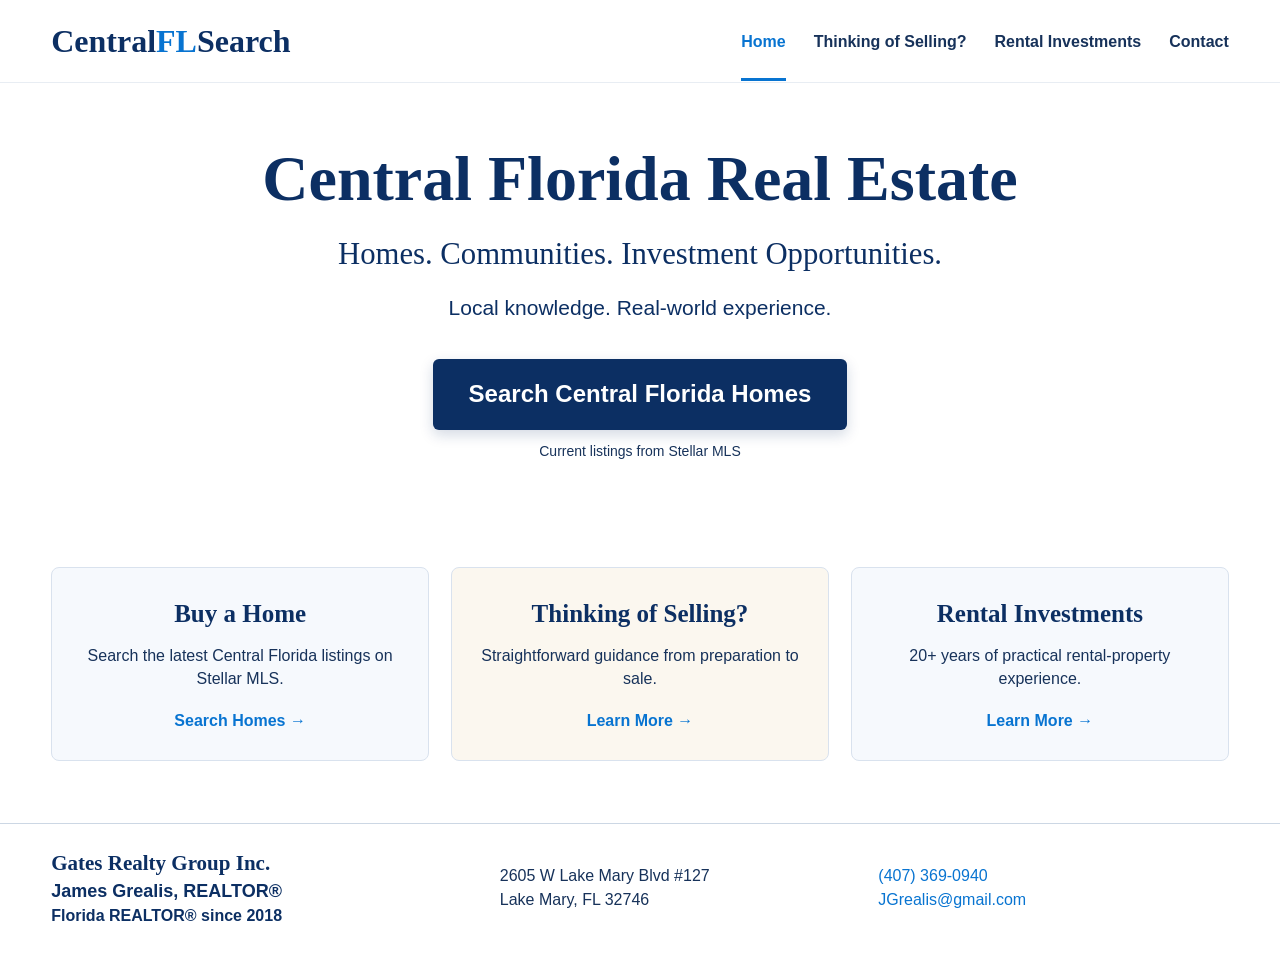
==== index.html @ 982c35e9 "Add files via upload" ====
<!doctype html><html lang="en"><head><meta charset="utf-8"><meta name="viewport" content="width=device-width,initial-scale=1"><title>Central FL Search | James Grealis, REALTOR® | Central Florida</title><meta name="description" content="Central Florida homes, seller guidance and rental property investment experience from James Grealis, REALTOR® with Gates Realty Group Inc."><link rel="stylesheet" href="styles.css"></head><body>
<header class="site-header"><div class="wrap header-row"><a class="brand" href="index.html">Central<span>FL</span>Search</a><button class="menu-btn" aria-label="Menu">☰</button><nav><a class="active" href="index.html">Home</a><a href="selling.html">Thinking of Selling?</a><a href="rentals.html">Rental Investments</a><a href="#contact">Contact</a></nav></div></header>
<main><section class="hero hero-home"><div class="hero-content"><h1>Central Florida Real Estate</h1><p class="lead">Homes. Communities. Investment Opportunities.</p><p class="sub">Local knowledge. Real-world experience.</p><a class="primary-btn" href="https://www.stellarmls.com/homes-for-sale/seminole-county-fl?referrer=261220971" target="_blank" rel="noopener">Search Central Florida Homes</a><div class="source-note">Current listings from Stellar MLS</div></div></section>
<section class="section"><div class="wrap cards"><article class="card"><h2>Buy a Home</h2><p>Search the latest Central Florida listings on Stellar MLS.</p><a class="text-link" href="https://www.stellarmls.com/homes-for-sale/seminole-county-fl?referrer=261220971" target="_blank" rel="noopener">Search Homes →</a></article><article class="card"><h2>Thinking of Selling?</h2><p>Straightforward guidance from preparation to sale.</p><a class="text-link" href="selling.html">Learn More →</a></article><article class="card"><h2>Rental Investments</h2><p>20+ years of practical rental-property experience.</p><a class="text-link" href="rentals.html">Learn More →</a></article></div></section></main>
<footer class="footer contact-section" id="contact"><div class="wrap footer-grid"><div><div class="broker">Gates Realty Group Inc.</div><strong>James Grealis, REALTOR®</strong><br><span class="hold">Florida REALTOR® since 2018</span></div><div>2605 W Lake Mary Blvd #127<br>Lake Mary, FL 32746</div><div><a href="tel:+14073690940">(407) 369-0940</a><br><a href="mailto:JGrealis@gmail.com">JGrealis@gmail.com</a></div></div></footer><script src="script.js"></script></body></html>
---- styles.css ----
:root{--navy:#0c2f63;--blue:#0874d1;--gold:#b78618;--green:#2e6b31;--ink:#17325a;--pale:#f5f8fc;--line:#d9e2ee;--cream:#fbf7ef}*{box-sizing:border-box}html{scroll-behavior:smooth}body{margin:0;font-family:Arial,Helvetica,sans-serif;color:var(--ink);background:#fff;line-height:1.45}a{color:inherit}.wrap{width:min(1240px,92vw);margin:auto}.site-header{background:#fff;border-bottom:1px solid #e8edf3;position:sticky;top:0;z-index:20}.header-row{min-height:82px;display:flex;align-items:center;justify-content:space-between;gap:30px}.brand{text-decoration:none;color:var(--navy);font-family:Georgia,serif;font-size:32px;font-weight:700;white-space:nowrap}.brand span{color:var(--blue)}nav{display:flex;gap:28px;align-items:center}nav a{text-decoration:none;font-weight:600;padding:29px 0 24px;border-bottom:3px solid transparent}nav a:hover,nav a.active{color:var(--blue);border-color:var(--blue)}.hero{min-height:440px;background-size:cover;background-position:center;display:grid;place-items:center;text-align:center;position:relative}.hero:before{content:"";position:absolute;inset:0;background:rgba(255,255,255,.73)}.hero-content{position:relative;z-index:1;width:min(940px,90vw);padding:55px 20px}.hero h1{font-family:Georgia,serif;color:var(--navy);font-size:clamp(42px,5vw,68px);line-height:1.05;margin:0 0 20px}.hero .lead{font-family:Georgia,serif;font-size:clamp(22px,2.4vw,31px);color:var(--navy);margin:0 auto 16px}.hero .sub{font-size:21px;color:var(--navy);margin:12px auto}.hero-home{background-image:url('assets/home-hero.jpg')}.hero-selling{background-image:url('assets/selling-hero.jpg');background-position:center 48%}.hero-rental{background-image:url('assets/rental-hero.jpg');background-position:center 48%}.primary-btn{display:inline-block;margin-top:24px;background:var(--navy);color:white;text-decoration:none;font-size:24px;font-weight:700;padding:18px 36px;border-radius:6px;box-shadow:0 5px 14px rgba(12,47,99,.18)}.primary-btn:hover{background:#164780}.source-note{font-size:14px;margin-top:11px}.section{padding:44px 0}.cards{display:grid;grid-template-columns:repeat(3,1fr);gap:22px}.cards.four{grid-template-columns:repeat(4,1fr)}.cards.five{grid-template-columns:repeat(5,1fr)}.card{border:1px solid var(--line);border-radius:8px;padding:28px 24px;background:#f6f9fd;text-align:center}.card:nth-child(even){background:var(--cream)}.card h2,.card h3{font-family:Georgia,serif;color:var(--navy);margin:0 0 12px}.card h2{font-size:25px}.card h3{font-size:21px}.card p{margin:0}.text-link{display:inline-block;margin-top:18px;color:var(--blue);font-weight:700;text-decoration:none}.investment-note{background:#f5f8fc;border-left:5px solid var(--gold);padding:22px 26px;margin:0 auto 28px;max-width:1040px}.investment-note h2{font-family:Georgia,serif;color:var(--navy);margin:0 0 8px}.cta{background:#edf5fd;border:1px solid #dbe8f6;border-radius:8px;padding:25px 34px;display:flex;align-items:center;justify-content:space-between;gap:30px}.cta h2{font-family:Georgia,serif;color:var(--navy);font-size:30px;margin:0 0 4px}.cta p{margin:0}.contact-links{display:flex;gap:28px;flex-wrap:wrap;font-size:18px;font-weight:700}.contact-links a{color:var(--navy);text-decoration:none}.footer{margin-top:18px;border-top:1px solid #ccd7e4;padding:24px 0 30px;background:#fff}.footer-grid{display:grid;grid-template-columns:1.2fr 1fr 1fr;gap:28px;align-items:center}.footer strong{color:var(--navy);font-size:18px}.footer .broker{font-size:21px;font-family:Georgia,serif;color:var(--navy);font-weight:700}.footer a{color:var(--blue);text-decoration:none}.contact-section{scroll-margin-top:95px}.fine{font-size:14px}.hold{color:var(--navy);font-weight:700}.menu-btn{display:none;background:none;border:1px solid var(--line);font-size:24px;border-radius:5px;padding:6px 10px}@media(max-width:980px){.cards.five{grid-template-columns:repeat(2,1fr)}.cards.four{grid-template-columns:repeat(2,1fr)}.header-row{min-height:70px}.menu-btn{display:block}nav{display:none;position:absolute;left:0;right:0;top:70px;background:#fff;padding:12px 4vw 22px;box-shadow:0 8px 14px rgba(0,0,0,.08);flex-direction:column;align-items:flex-start;gap:0}nav.open{display:flex}nav a{padding:12px 0}.brand{font-size:26px}.hero{min-height:400px}.footer-grid{grid-template-columns:1fr 1fr}}@media(max-width:680px){.cards,.cards.four,.cards.five{grid-template-columns:1fr}.cta{align-items:flex-start;flex-direction:column}.footer-grid{grid-template-columns:1fr}.hero h1{font-size:42px}.hero .lead{font-size:23px}.primary-btn{font-size:20px;padding:16px 22px}.section{padding:30px 0}}
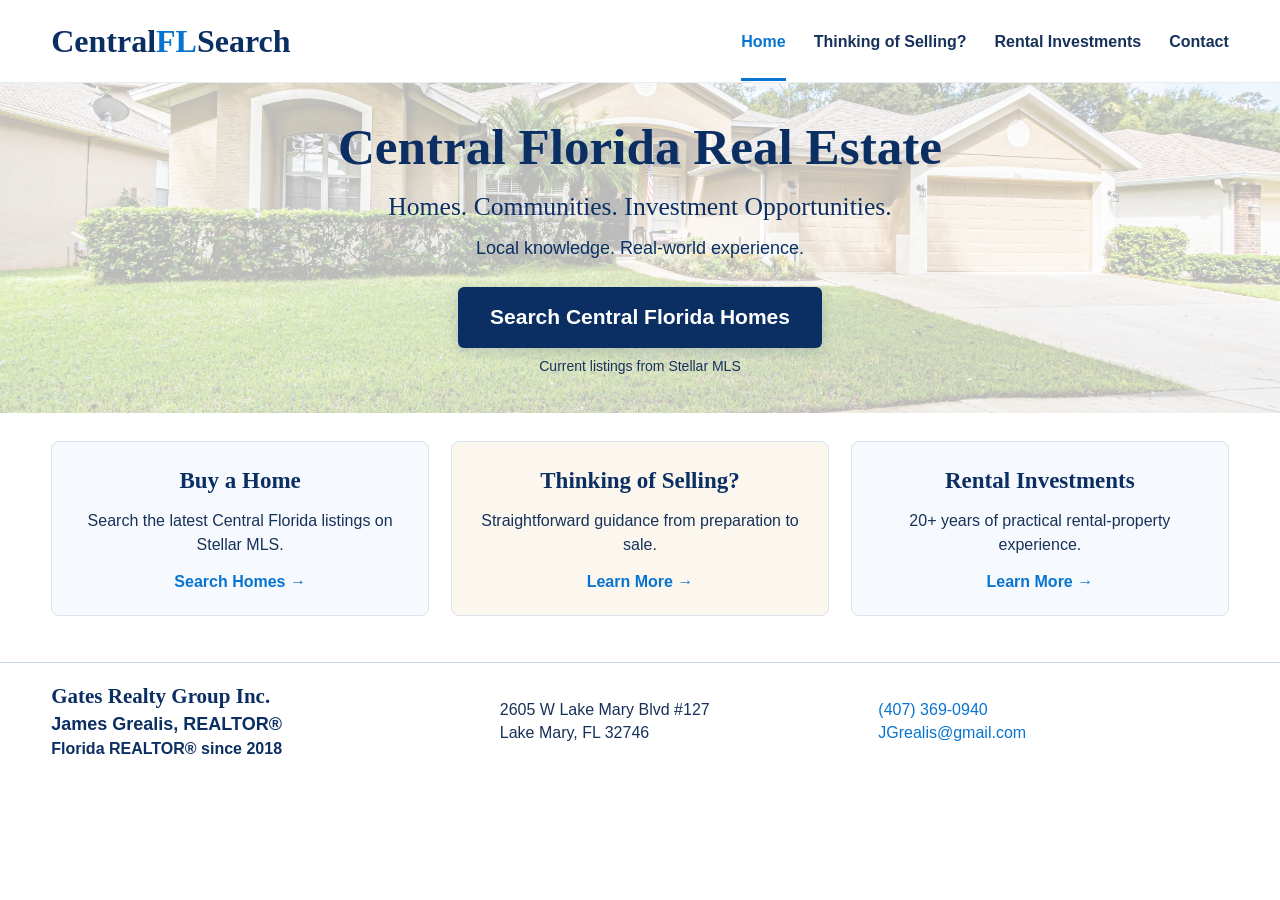
==== commit 63fc9795: "Refactor main section and update links in index.html" ====
--- a/index.html
+++ b/index.html
@@ -1,5 +1,5 @@
 <!doctype html><html lang="en"><head><meta charset="utf-8"><meta name="viewport" content="width=device-width,initial-scale=1"><title>Central FL Search | James Grealis, REALTOR® | Central Florida</title><meta name="description" content="Central Florida homes, seller guidance and rental property investment experience from James Grealis, REALTOR® with Gates Realty Group Inc."><link rel="stylesheet" href="styles.css"></head><body>
 <header class="site-header"><div class="wrap header-row"><a class="brand" href="index.html">Central<span>FL</span>Search</a><button class="menu-btn" aria-label="Menu">☰</button><nav><a class="active" href="index.html">Home</a><a href="selling.html">Thinking of Selling?</a><a href="rentals.html">Rental Investments</a><a href="#contact">Contact</a></nav></div></header>
-<main><section class="hero hero-home"><div class="hero-content"><h1>Central Florida Real Estate</h1><p class="lead">Homes. Communities. Investment Opportunities.</p><p class="sub">Local knowledge. Real-world experience.</p><a class="primary-btn" href="https://www.stellarmls.com/homes-for-sale/seminole-county-fl?referrer=261220971" target="_blank" rel="noopener">Search Central Florida Homes</a><div class="source-note">Current listings from Stellar MLS</div></div></section>
-<section class="section"><div class="wrap cards"><article class="card"><h2>Buy a Home</h2><p>Search the latest Central Florida listings on Stellar MLS.</p><a class="text-link" href="https://www.stellarmls.com/homes-for-sale/seminole-county-fl?referrer=261220971" target="_blank" rel="noopener">Search Homes →</a></article><article class="card"><h2>Thinking of Selling?</h2><p>Straightforward guidance from preparation to sale.</p><a class="text-link" href="selling.html">Learn More →</a></article><article class="card"><h2>Rental Investments</h2><p>20+ years of practical rental-property experience.</p><a class="text-link" href="rentals.html">Learn More →</a></article></div></section></main>
+<main><section class="hero hero-home"><div class="hero-content"><h1>Central Florida Real Estate</h1><p class="lead">Homes. Communities. Investment Opportunities.</p><p class="sub">Local knowledge. Real-world experience.</p><a class="primary-btn" href="https://www.stellarmls.com/homes-for-sale/seminole-county-fl" target="_blank" rel="noopener">Search Central Florida Homes</a><div class="source-note">Current listings from Stellar MLS</div></div></section>
+<section class="section"><div class="wrap cards"><article class="card"><h2>Buy a Home</h2><p>Search the latest Central Florida listings on Stellar MLS.</p><a class="text-link" href="https://www.stellarmls.com/homes-for-sale/seminole-county-fl" target="_blank" rel="noopener">Search Homes →</a></article><article class="card"><h2>Thinking of Selling?</h2><p>Straightforward guidance from preparation to sale.</p><a class="text-link" href="selling.html">Learn More →</a></article><article class="card"><h2>Rental Investments</h2><p>20+ years of practical rental-property experience.</p><a class="text-link" href="rentals.html">Learn More →</a></article></div></section></main>
 <footer class="footer contact-section" id="contact"><div class="wrap footer-grid"><div><div class="broker">Gates Realty Group Inc.</div><strong>James Grealis, REALTOR®</strong><br><span class="hold">Florida REALTOR® since 2018</span></div><div>2605 W Lake Mary Blvd #127<br>Lake Mary, FL 32746</div><div><a href="tel:+14073690940">(407) 369-0940</a><br><a href="mailto:JGrealis@gmail.com">JGrealis@gmail.com</a></div></div></footer><script src="script.js"></script></body></html>
--- a/styles.css
+++ b/styles.css
@@ -1 +1,27 @@
-:root{--navy:#0c2f63;--blue:#0874d1;--gold:#b78618;--green:#2e6b31;--ink:#17325a;--pale:#f5f8fc;--line:#d9e2ee;--cream:#fbf7ef}*{box-sizing:border-box}html{scroll-behavior:smooth}body{margin:0;font-family:Arial,Helvetica,sans-serif;color:var(--ink);background:#fff;line-height:1.45}a{color:inherit}.wrap{width:min(1240px,92vw);margin:auto}.site-header{background:#fff;border-bottom:1px solid #e8edf3;position:sticky;top:0;z-index:20}.header-row{min-height:82px;display:flex;align-items:center;justify-content:space-between;gap:30px}.brand{text-decoration:none;color:var(--navy);font-family:Georgia,serif;font-size:32px;font-weight:700;white-space:nowrap}.brand span{color:var(--blue)}nav{display:flex;gap:28px;align-items:center}nav a{text-decoration:none;font-weight:600;padding:29px 0 24px;border-bottom:3px solid transparent}nav a:hover,nav a.active{color:var(--blue);border-color:var(--blue)}.hero{min-height:440px;background-size:cover;background-position:center;display:grid;place-items:center;text-align:center;position:relative}.hero:before{content:"";position:absolute;inset:0;background:rgba(255,255,255,.73)}.hero-content{position:relative;z-index:1;width:min(940px,90vw);padding:55px 20px}.hero h1{font-family:Georgia,serif;color:var(--navy);font-size:clamp(42px,5vw,68px);line-height:1.05;margin:0 0 20px}.hero .lead{font-family:Georgia,serif;font-size:clamp(22px,2.4vw,31px);color:var(--navy);margin:0 auto 16px}.hero .sub{font-size:21px;color:var(--navy);margin:12px auto}.hero-home{background-image:url('assets/home-hero.jpg')}.hero-selling{background-image:url('assets/selling-hero.jpg');background-position:center 48%}.hero-rental{background-image:url('assets/rental-hero.jpg');background-position:center 48%}.primary-btn{display:inline-block;margin-top:24px;background:var(--navy);color:white;text-decoration:none;font-size:24px;font-weight:700;padding:18px 36px;border-radius:6px;box-shadow:0 5px 14px rgba(12,47,99,.18)}.primary-btn:hover{background:#164780}.source-note{font-size:14px;margin-top:11px}.section{padding:44px 0}.cards{display:grid;grid-template-columns:repeat(3,1fr);gap:22px}.cards.four{grid-template-columns:repeat(4,1fr)}.cards.five{grid-template-columns:repeat(5,1fr)}.card{border:1px solid var(--line);border-radius:8px;padding:28px 24px;background:#f6f9fd;text-align:center}.card:nth-child(even){background:var(--cream)}.card h2,.card h3{font-family:Georgia,serif;color:var(--navy);margin:0 0 12px}.card h2{font-size:25px}.card h3{font-size:21px}.card p{margin:0}.text-link{display:inline-block;margin-top:18px;color:var(--blue);font-weight:700;text-decoration:none}.investment-note{background:#f5f8fc;border-left:5px solid var(--gold);padding:22px 26px;margin:0 auto 28px;max-width:1040px}.investment-note h2{font-family:Georgia,serif;color:var(--navy);margin:0 0 8px}.cta{background:#edf5fd;border:1px solid #dbe8f6;border-radius:8px;padding:25px 34px;display:flex;align-items:center;justify-content:space-between;gap:30px}.cta h2{font-family:Georgia,serif;color:var(--navy);font-size:30px;margin:0 0 4px}.cta p{margin:0}.contact-links{display:flex;gap:28px;flex-wrap:wrap;font-size:18px;font-weight:700}.contact-links a{color:var(--navy);text-decoration:none}.footer{margin-top:18px;border-top:1px solid #ccd7e4;padding:24px 0 30px;background:#fff}.footer-grid{display:grid;grid-template-columns:1.2fr 1fr 1fr;gap:28px;align-items:center}.footer strong{color:var(--navy);font-size:18px}.footer .broker{font-size:21px;font-family:Georgia,serif;color:var(--navy);font-weight:700}.footer a{color:var(--blue);text-decoration:none}.contact-section{scroll-margin-top:95px}.fine{font-size:14px}.hold{color:var(--navy);font-weight:700}.menu-btn{display:none;background:none;border:1px solid var(--line);font-size:24px;border-radius:5px;padding:6px 10px}@media(max-width:980px){.cards.five{grid-template-columns:repeat(2,1fr)}.cards.four{grid-template-columns:repeat(2,1fr)}.header-row{min-height:70px}.menu-btn{display:block}nav{display:none;position:absolute;left:0;right:0;top:70px;background:#fff;padding:12px 4vw 22px;box-shadow:0 8px 14px rgba(0,0,0,.08);flex-direction:column;align-items:flex-start;gap:0}nav.open{display:flex}nav a{padding:12px 0}.brand{font-size:26px}.hero{min-height:400px}.footer-grid{grid-template-columns:1fr 1fr}}@media(max-width:680px){.cards,.cards.four,.cards.five{grid-template-columns:1fr}.cta{align-items:flex-start;flex-direction:column}.footer-grid{grid-template-columns:1fr}.hero h1{font-size:42px}.hero .lead{font-size:23px}.primary-btn{font-size:20px;padding:16px 22px}.section{padding:30px 0}}
+:root{--navy:#0c2f63;--blue:#0874d1;--gold:#b78618;--green:#2e6b31;--ink:#17325a;--pale:#f5f8fc;--line:#d9e2ee;--cream:#fbf7ef}*{box-sizing:border-box}html{scroll-behavior:smooth}body{margin:0;font-family:Arial,Helvetica,sans-serif;color:var(--ink);background:#fff;line-height:1.45}a{color:inherit}.wrap{width:min(1240px,92vw);margin:auto}.site-header{background:#fff;border-bottom:1px solid #e8edf3;position:sticky;top:0;z-index:20}.header-row{min-height:82px;display:flex;align-items:center;justify-content:space-between;gap:30px}.brand{text-decoration:none;color:var(--navy);font-family:Georgia,serif;font-size:32px;font-weight:700;white-space:nowrap}.brand span{color:var(--blue)}nav{display:flex;gap:28px;align-items:center}nav a{text-decoration:none;font-weight:600;padding:29px 0 24px;border-bottom:3px solid transparent}nav a:hover,nav a.active{color:var(--blue);border-color:var(--blue)}.hero{min-height:330px;background-size:cover;background-position:center;display:grid;place-items:center;text-align:center;position:relative}.hero:before{content:"";position:absolute;inset:0;background:rgba(255,255,255,.73)}.hero-content{position:relative;z-index:1;width:min(940px,90vw);padding:34px 20px}.hero h1{font-family:Georgia,serif;color:var(--navy);font-size:clamp(38px,4vw,56px);line-height:1.05;margin:0 0 14px}.hero .lead{font-family:Georgia,serif;font-size:clamp(20px,2vw,27px);color:var(--navy);margin:0 auto 10px}.hero .sub{font-size:18px;color:var(--navy);margin:8px auto}.hero-home{background-image:url('home-hero.jpg')}.hero-selling{background-image:url('selling-hero.jpg');background-position:center 48%}.hero-rental{background-image:url('rental-hero.jpg');background-position:center 48%}.primary-btn{display:inline-block;margin-top:18px;background:var(--navy);color:white;text-decoration:none;font-size:21px;font-weight:700;padding:15px 32px;border-radius:6px;box-shadow:0 5px 14px rgba(12,47,99,.18)}.primary-btn:hover{background:#164780}.source-note{font-size:14px;margin-top:8px}.section{padding:28px 0}.cards{display:grid;grid-template-columns:repeat(3,1fr);gap:22px}.cards.four{grid-template-columns:repeat(4,1fr)}.cards.five{grid-template-columns:repeat(5,1fr)}.card{border:1px solid var(--line);border-radius:8px;padding:22px 20px;background:#f6f9fd;text-align:center}.card:nth-child(even){background:var(--cream)}.card h2,.card h3{font-family:Georgia,serif;color:var(--navy);margin:0 0 12px}.card h2{font-size:23px}.card h3{font-size:20px}.card p{margin:0}.text-link{display:inline-block;margin-top:14px;color:var(--blue);font-weight:700;text-decoration:none}.investment-note{background:#f5f8fc;border-left:5px solid var(--gold);padding:22px 26px;margin:0 auto 28px;max-width:1040px}.investment-note h2{font-family:Georgia,serif;color:var(--navy);margin:0 0 8px}.cta{background:#edf5fd;border:1px solid #dbe8f6;border-radius:8px;padding:20px 28px;display:flex;align-items:center;justify-content:space-between;gap:30px}.cta h2{font-family:Georgia,serif;color:var(--navy);font-size:27px;margin:0 0 4px}.cta p{margin:0}.contact-links{display:flex;gap:28px;flex-wrap:wrap;font-size:18px;font-weight:700}.contact-links a{color:var(--navy);text-decoration:none}.footer{margin-top:18px;border-top:1px solid #ccd7e4;padding:18px 0 22px;background:#fff}.footer-grid{display:grid;grid-template-columns:1.2fr 1fr 1fr;gap:28px;align-items:center}.footer strong{color:var(--navy);font-size:18px}.footer .broker{font-size:21px;font-family:Georgia,serif;color:var(--navy);font-weight:700}.footer a{color:var(--blue);text-decoration:none}.contact-section{scroll-margin-top:95px}.fine{font-size:14px}.hold{color:var(--navy);font-weight:700}.menu-btn{display:none;background:none;border:1px solid var(--line);font-size:24px;border-radius:5px;padding:6px 10px}@media(max-width:980px){.cards.five{grid-template-columns:repeat(2,1fr)}.cards.four{grid-template-columns:repeat(2,1fr)}.header-row{min-height:70px}.menu-btn{display:block}nav{display:none;position:absolute;left:0;right:0;top:70px;background:#fff;padding:12px 4vw 22px;box-shadow:0 8px 14px rgba(0,0,0,.08);flex-direction:column;align-items:flex-start;gap:0}nav.open{display:flex}nav a{padding:12px 0}.brand{font-size:26px}.hero{min-height:320px}.footer-grid{grid-template-columns:1fr 1fr}}@media(max-width:680px){.cards,.cards.four,.cards.five{grid-template-columns:1fr}.cta{align-items:flex-start;flex-direction:column}.footer-grid{grid-template-columns:1fr}.hero h1{font-size:42px}.hero .lead{font-size:23px}.primary-btn{font-size:20px;padding:16px 22px}.section{padding:30px 0}}
+
+/* Compact desktop layout for Selling and Rental pages */
+@media(min-width:981px){
+.secondary-page .hero{min-height:265px}
+.secondary-page .hero:before{background:rgba(255,255,255,.68)}
+.secondary-page .hero-content{padding:22px 20px}
+.secondary-page .hero h1{font-size:44px;margin-bottom:10px}
+.secondary-page .hero .lead{font-size:22px;margin-bottom:7px}
+.secondary-page .hero .sub{font-size:16px;margin:5px auto}
+.secondary-page .section{padding:18px 0}
+.secondary-page .cards{gap:16px}
+.secondary-page .card{padding:15px 14px}
+.secondary-page .card h3{font-size:18px;margin-bottom:8px}
+.secondary-page .card p{font-size:15px;line-height:1.38}
+.secondary-page .investment-note{padding:14px 20px;margin-bottom:18px;max-width:1100px}
+.secondary-page .investment-note h2{font-size:22px;margin-bottom:5px}
+.secondary-page .investment-note p{font-size:15px;line-height:1.38}
+.secondary-page .cta{padding:13px 22px;gap:22px}
+.secondary-page .cta h2{font-size:23px;margin-bottom:2px}
+.secondary-page .cta p{font-size:15px}
+.secondary-page .contact-links{font-size:16px;gap:22px}
+.secondary-page .footer{margin-top:10px;padding:12px 0 14px}
+.secondary-page .footer-grid{gap:22px;font-size:14px}
+.secondary-page .footer strong{font-size:16px}
+.secondary-page .footer .broker{font-size:18px}
+}
